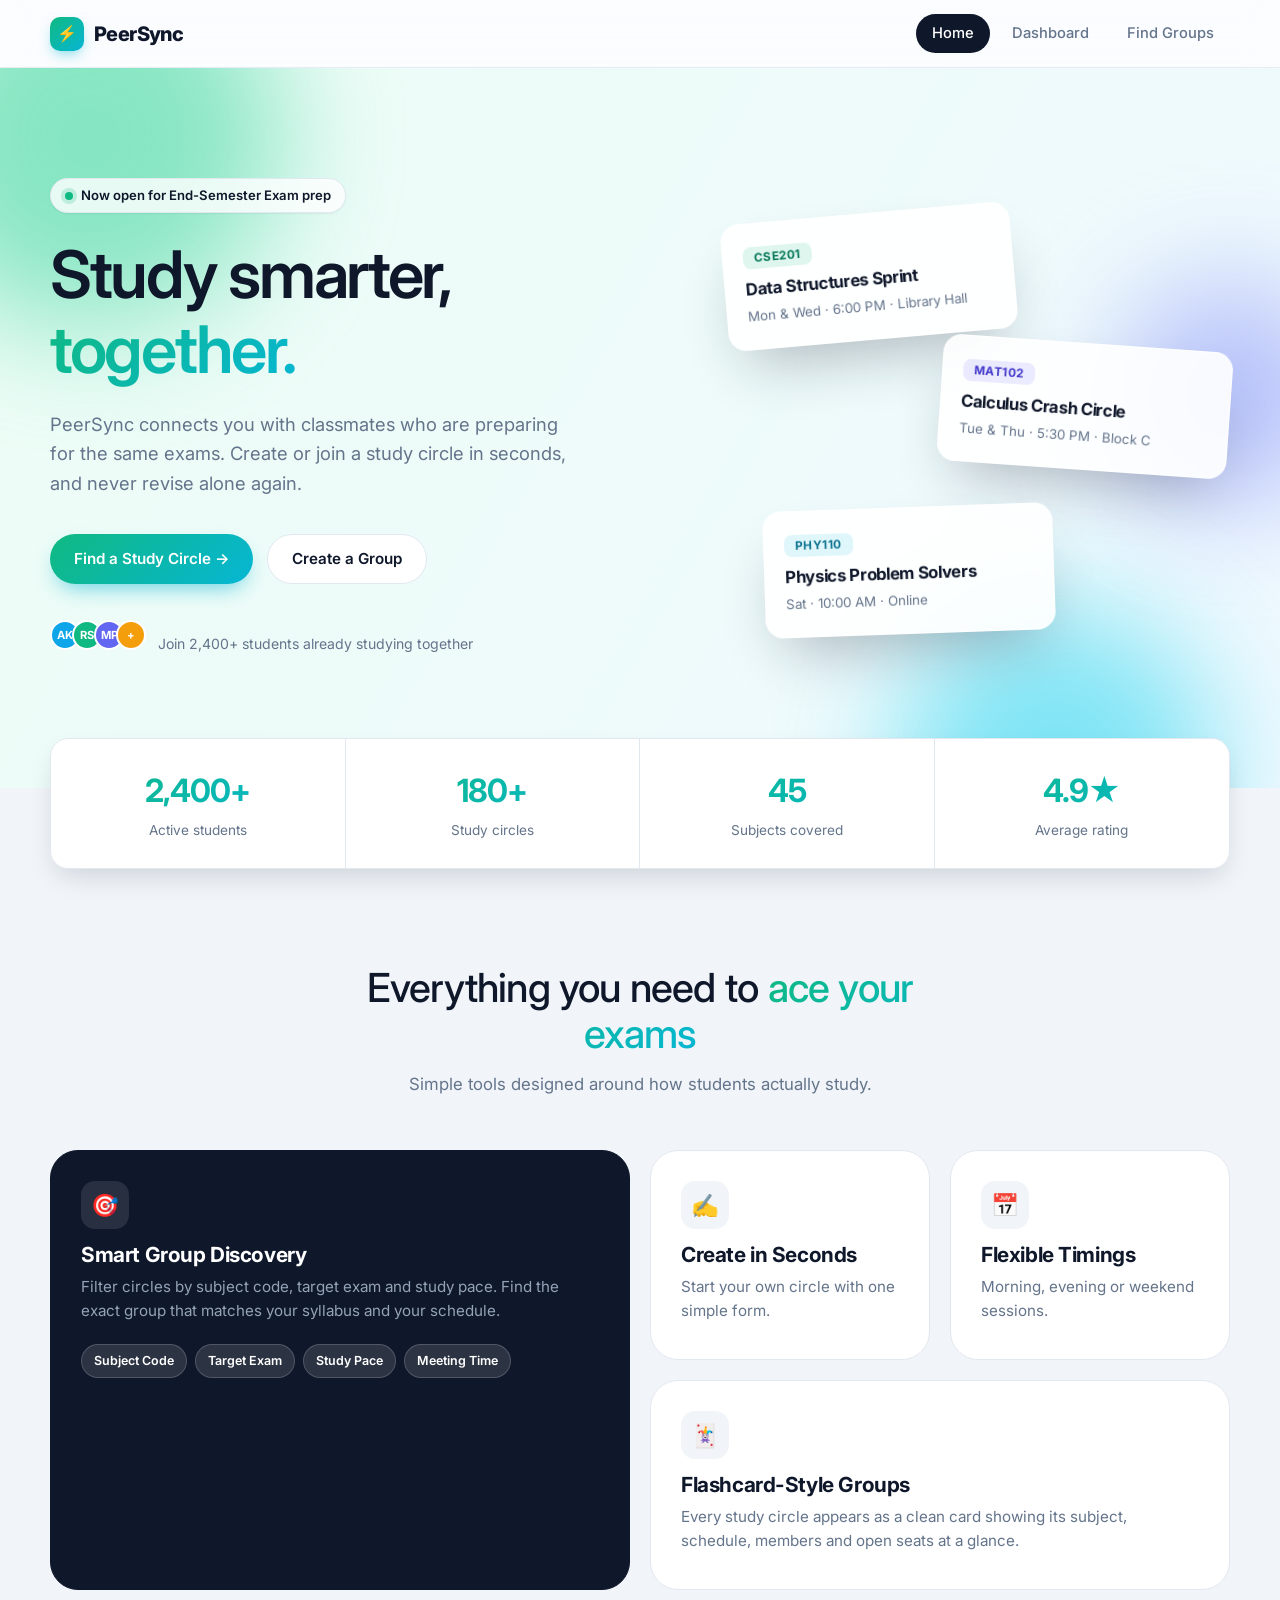
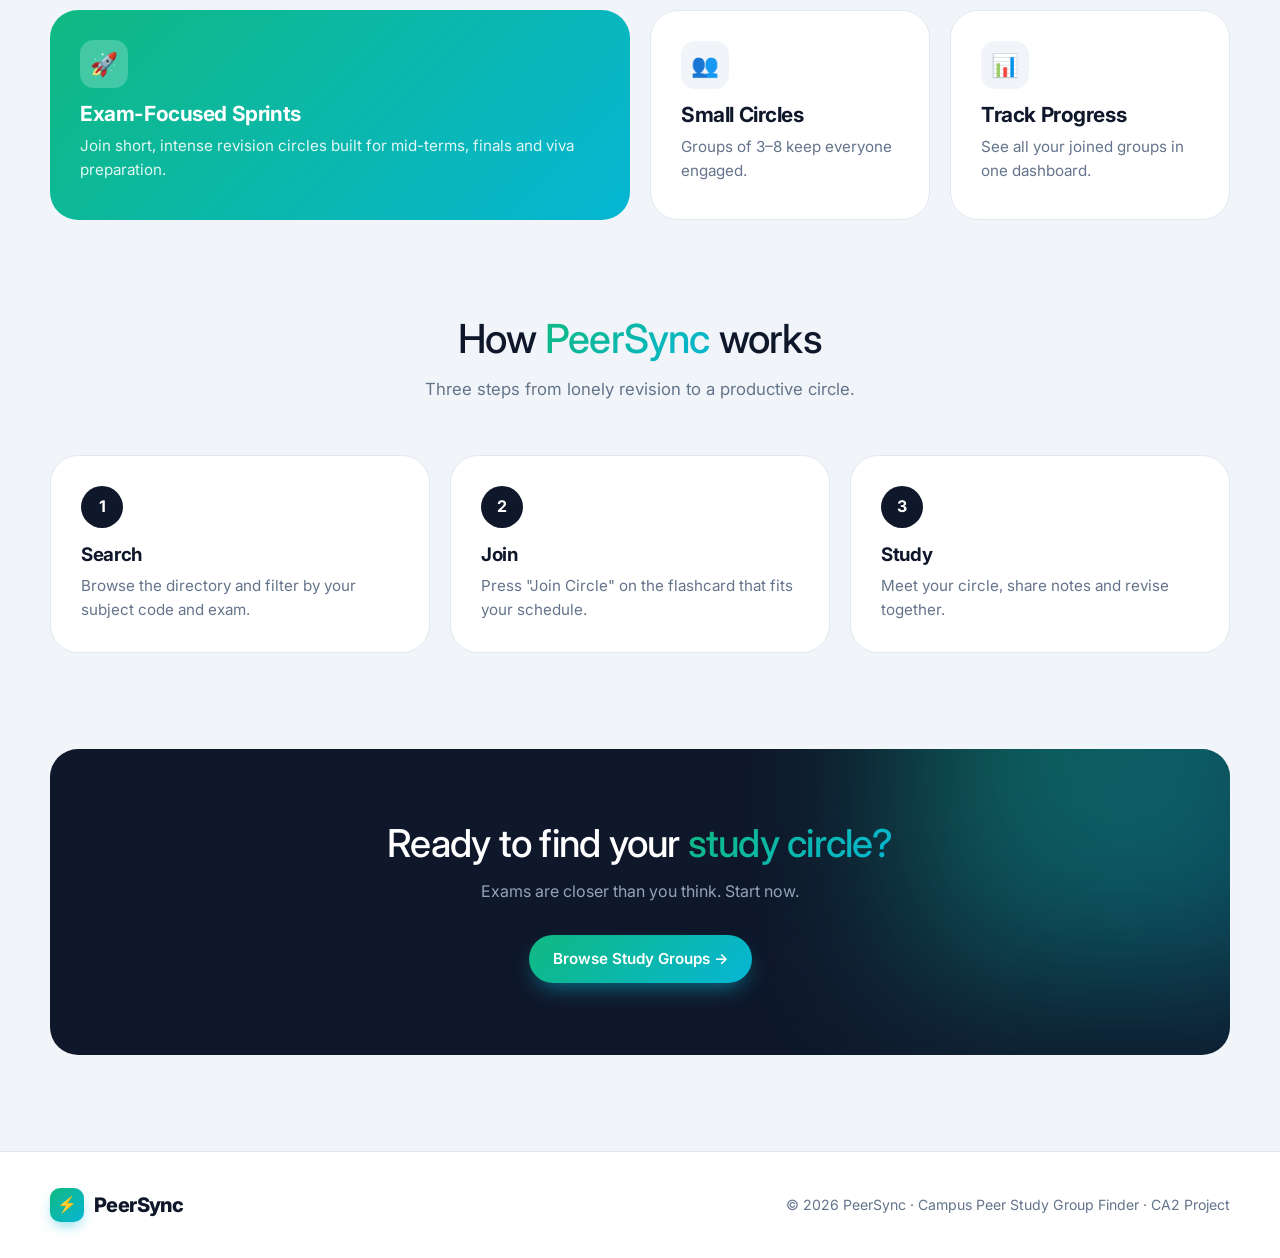
==== index.html @ 5494f2ca "Add files via upload" ====
<!DOCTYPE html>
<html lang="en">
<head>
  <meta charset="UTF-8">
  <meta name="viewport" content="width=device-width, initial-scale=1.0">
  <title>PeerSync | Campus Peer Study Groups &amp; Exam Prep Circles</title>
  <!-- One shared stylesheet for all pages -->
  <link rel="stylesheet" href="style.css">
</head>
<body>

  <!-- ============ NAVIGATION (same on every page) ============ -->
  <!-- class="active" highlights the page you are currently on -->
  <header class="navbar">
    <div class="container">
      <a href="index.html" class="logo">
        <span class="logo-mark">⚡</span><span class="logo-text">PeerSync</span>
      </a>
      <nav class="nav-links">
        <a href="index.html" class="active">Home</a>
        <a href="dashboard.html">Dashboard</a>
        <a href="find-groups.html">Find Groups</a>
      </nav>
    </div>
  </header>

  <main>

    <!-- ============ HERO SECTION ============ -->
    <!-- Animated gradient background + floating blobs + floating flashcards -->
    <section class="hero">
      <!-- Decorative blurred circles (they float using @keyframes) -->
      <div class="blob blob-1"></div>
      <div class="blob blob-2"></div>
      <div class="blob blob-3"></div>

      <div class="container hero-grid">

        <!-- Left side: headline text -->
        <div class="hero-text">
          <span class="eyebrow"><span class="dot"></span> Now open for End-Semester Exam prep</span>
          <h1>Study smarter,<br><span class="gradient-text">together.</span></h1>
          <p class="lead">
            PeerSync connects you with classmates who are preparing for the same exams.
            Create or join a study circle in seconds, and never revise alone again.
          </p>
          <div class="hero-actions">
            <a href="find-groups.html" class="btn btn-primary">Find a Study Circle →</a>
            <a href="dashboard.html" class="btn btn-ghost">Create a Group</a>
          </div>
          <div class="hero-trust">
            <div class="avatars">
              <span class="avatar a1">AK</span><span class="avatar a2">RS</span>
              <span class="avatar a3">MP</span><span class="avatar a4">+</span>
            </div>
            <span>Join 2,400+ students already studying together</span>
          </div>
        </div>

        <!-- Right side: floating example flashcards -->
        <div class="hero-visual">
          <div class="float-card fc-1">
            <span class="tag green">CSE201</span>
            <h4>Data Structures Sprint</h4>
            <small>Mon &amp; Wed · 6:00 PM · Library Hall</small>
          </div>
          <div class="float-card fc-2">
            <span class="tag indigo">MAT102</span>
            <h4>Calculus Crash Circle</h4>
            <small>Tue &amp; Thu · 5:30 PM · Block C</small>
          </div>
          <div class="float-card fc-3">
            <span class="tag">PHY110</span>
            <h4>Physics Problem Solvers</h4>
            <small>Sat · 10:00 AM · Online</small>
          </div>
        </div>

      </div>
    </section>

    <!-- ============ STATS STRIP ============ -->
    <div class="container">
      <div class="stats">
        <div class="stat"><strong class="gradient-text">2,400+</strong><span>Active students</span></div>
        <div class="stat"><strong class="gradient-text">180+</strong><span>Study circles</span></div>
        <div class="stat"><strong class="gradient-text">45</strong><span>Subjects covered</span></div>
        <div class="stat"><strong class="gradient-text">4.9★</strong><span>Average rating</span></div>
      </div>
    </div>

    <!-- ============ FEATURES: BENTO GRID ============ -->
    <!-- .span-2 = tile is 2 columns wide, .row-2 = tile is 2 rows tall -->
    <section class="section">
      <div class="container">
        <div class="section-head">
          <h2>Everything you need to <span class="gradient-text">ace your exams</span></h2>
          <p>Simple tools designed around how students actually study.</p>
        </div>

        <div class="bento">

          <article class="tile tile-dark span-2 row-2">
            <div class="tile-icon">🎯</div>
            <h3>Smart Group Discovery</h3>
            <p>Filter circles by subject code, target exam and study pace. Find the exact group that matches your syllabus and your schedule.</p>
            <div class="pill-row">
              <span class="pill">Subject Code</span>
              <span class="pill">Target Exam</span>
              <span class="pill">Study Pace</span>
              <span class="pill">Meeting Time</span>
            </div>
          </article>

          <article class="tile">
            <div class="tile-icon">✍️</div>
            <h3>Create in Seconds</h3>
            <p>Start your own circle with one simple form.</p>
          </article>

          <article class="tile">
            <div class="tile-icon">📅</div>
            <h3>Flexible Timings</h3>
            <p>Morning, evening or weekend sessions.</p>
          </article>

          <article class="tile span-2">
            <div class="tile-icon">🃏</div>
            <h3>Flashcard-Style Groups</h3>
            <p>Every study circle appears as a clean card showing its subject, schedule, members and open seats at a glance.</p>
          </article>

          <article class="tile tile-gradient span-2">
            <div class="tile-icon">🚀</div>
            <h3>Exam-Focused Sprints</h3>
            <p>Join short, intense revision circles built for mid-terms, finals and viva preparation.</p>
          </article>

          <article class="tile">
            <div class="tile-icon">👥</div>
            <h3>Small Circles</h3>
            <p>Groups of 3–8 keep everyone engaged.</p>
          </article>

          <article class="tile">
            <div class="tile-icon">📊</div>
            <h3>Track Progress</h3>
            <p>See all your joined groups in one dashboard.</p>
          </article>

        </div>
      </div>
    </section>

    <!-- ============ HOW IT WORKS ============ -->
    <section class="section">
      <div class="container">
        <div class="section-head">
          <h2>How <span class="gradient-text">PeerSync</span> works</h2>
          <p>Three steps from lonely revision to a productive circle.</p>
        </div>
        <div class="steps">
          <div class="step"><div class="step-num">1</div><h3>Search</h3><p>Browse the directory and filter by your subject code and exam.</p></div>
          <div class="step"><div class="step-num">2</div><h3>Join</h3><p>Press "Join Circle" on the flashcard that fits your schedule.</p></div>
          <div class="step"><div class="step-num">3</div><h3>Study</h3><p>Meet your circle, share notes and revise together.</p></div>
        </div>

        <!-- Call to action -->
        <div class="cta">
          <h2>Ready to find your <span class="gradient-text">study circle?</span></h2>
          <p>Exams are closer than you think. Start now.</p>
          <a href="find-groups.html" class="btn btn-primary">Browse Study Groups →</a>
        </div>
      </div>
    </section>

  </main>

  <div class="page-end"></div>

  <!-- ============ FOOTER ============ -->
  <footer class="footer">
    <div class="container">
      <a href="index.html" class="logo"><span class="logo-mark">⚡</span><span class="logo-text">PeerSync</span></a>
      <p>© 2026 PeerSync · Campus Peer Study Group Finder · CA2 Project</p>
    </div>
  </footer>

</body>
</html>
---- style.css ----
/* =====================================================================
   PeerSync - style.css
   Pure CSS (no JavaScript, no frameworks).
   Reading order (easy to explain in a viva):
     1. Variables      7. Dashboard / Directory layout
     2. Reset          8. Forms, filters & chips
     3. Navigation     9. Flashcards (study group cards)
     4. Buttons       10. Footer
     5. Hero          11. Animations
     6. Bento grid    12. Responsive rules
   ===================================================================== */


/* Load the Inter font so lighter weights (300-500) actually render */
@import url("https://fonts.googleapis.com/css2?family=Inter:wght@300;400;500;600;700&display=swap");

/* ---------------------------------------------------------------------
   1. VARIABLES - one place to change the whole colour theme
   --------------------------------------------------------------------- */
:root {
  --navy:        #0f172a;   /* Oxford Blue - main dark colour   */
  --navy-soft:   #1e293b;   /* slightly lighter navy            */
  --white:       #ffffff;
  --bg:          #f1f5f9;   /* soft slate page background       */
  --text:        #0f172a;
  --text-muted:  #64748b;
  --border:      #e2e8f0;

  --accent-1:    #10b981;   /* emerald */
  --accent-2:    #06b6d4;   /* cyan    */
  --gradient:    linear-gradient(135deg, var(--accent-1), var(--accent-2));

  --radius-sm:   10px;
  --radius:      18px;
  --radius-lg:   28px;

  --shadow-sm:   0 1px 2px rgba(15, 23, 42, 0.06);
  --shadow-md:   0 12px 28px -8px rgba(15, 23, 42, 0.18);
  --shadow-lg:   0 30px 60px -20px rgba(15, 23, 42, 0.30);

  --nav-height:  68px;
  --max-width:   1180px;
}


/* ---------------------------------------------------------------------
   2. RESET - removes browser default spacing so layouts are predictable
   --------------------------------------------------------------------- */
*,
*::before,
*::after { box-sizing: border-box; margin: 0; padding: 0; }

html { scroll-behavior: smooth; }

body {
  font-family: "Inter", -apple-system, BlinkMacSystemFont, "Segoe UI", Roboto, Helvetica, Arial, sans-serif;
  background: var(--bg);
  color: var(--text);
  line-height: 1.6;
  -webkit-font-smoothing: antialiased;
}

a   { color: inherit; text-decoration: none; }
ul  { list-style: none; }
h1, h2, h3, h4 { line-height: 1.15; letter-spacing: -0.02em; }

/* Reusable centred container */
.container { width: min(100% - 40px, var(--max-width)); margin-inline: auto; }

/* Reusable gradient text (uses background-clip: text) */
.gradient-text {
  background: var(--gradient);
  -webkit-background-clip: text;
          background-clip: text;
  -webkit-text-fill-color: transparent;
          color: transparent;
}


/* ---------------------------------------------------------------------
   3. NAVIGATION - sticky "frosted glass" bar
   --------------------------------------------------------------------- */
.navbar {
  position: sticky;                       /* stays at the top while scrolling */
  top: 0;
  z-index: 100;
  height: var(--nav-height);
  background: rgba(255, 255, 255, 0.72);  /* semi-transparent white           */
  -webkit-backdrop-filter: blur(16px) saturate(180%);
          backdrop-filter: blur(16px) saturate(180%);  /* the frosted glass effect */
  border-bottom: 1px solid rgba(226, 232, 240, 0.8);
}

.navbar .container {
  height: 100%;
  display: flex;
  align-items: center;
  justify-content: space-between;
}

.logo {
  display: flex;
  align-items: center;
  gap: 10px;
  font-weight: 800;
  font-size: 1.25rem;
  letter-spacing: -0.03em;
}
.logo-mark {
  width: 34px; height: 34px;
  display: grid; place-items: center;
  border-radius: 10px;
  background: var(--gradient);
  color: var(--white);
  font-size: 1rem;
  box-shadow: 0 6px 14px -4px rgba(6, 182, 212, 0.55);
}

.nav-links { display: flex; align-items: center; gap: 6px; }
.nav-links a {
  padding: 8px 16px;
  border-radius: 999px;
  font-size: 0.92rem;
  font-weight: 500;
  color: var(--text-muted);
  transition: background 0.2s ease, color 0.2s ease;
}
.nav-links a:hover  { background: rgba(15, 23, 42, 0.06); color: var(--navy); }
.nav-links a.active { background: var(--navy); color: var(--white); }   /* current page */


/* ---------------------------------------------------------------------
   4. BUTTONS
   --------------------------------------------------------------------- */
.btn {
  display: inline-flex;
  align-items: center;
  justify-content: center;
  gap: 8px;
  padding: 12px 24px;
  border: none;
  border-radius: 999px;
  font: inherit;
  font-weight: 600;
  font-size: 0.95rem;
  cursor: pointer;
  transition: transform 0.2s ease, box-shadow 0.2s ease, background 0.2s ease;
}
.btn:active { transform: scale(0.97); }

.btn-primary {
  background: var(--gradient);
  color: var(--white);
  box-shadow: 0 10px 22px -8px rgba(6, 182, 212, 0.65);
}
.btn-primary:hover {
  transform: translateY(-2px);
  box-shadow: 0 16px 30px -8px rgba(6, 182, 212, 0.75);
}

.btn-ghost {
  background: var(--white);
  color: var(--navy);
  border: 1px solid var(--border);
}
.btn-ghost:hover { border-color: var(--navy); transform: translateY(-2px); }

.btn-dark { background: var(--navy); color: var(--white); }
.btn-dark:hover { background: var(--navy-soft); transform: translateY(-2px); }

.btn-block { width: 100%; }
.btn:focus-visible { outline: 3px solid rgba(6, 182, 212, 0.45); outline-offset: 2px; }


/* ---------------------------------------------------------------------
   5. HERO (home page)
   --------------------------------------------------------------------- */
.hero {
  position: relative;
  overflow: hidden;                      /* hides blobs that float outside */
  padding: 110px 0 120px;
  /* soft animated background gradient (moves via @keyframes below) */
  background: linear-gradient(120deg, #ecfdf5, #f0f9ff, #eef2ff, #ecfdf5);
  background-size: 300% 300%;
  animation: gradientShift 14s ease infinite;
}

/* Floating blurred circles - purely decorative */
.blob {
  position: absolute;
  border-radius: 50%;
  filter: blur(60px);
  opacity: 0.55;
  z-index: 0;
  animation: float 9s ease-in-out infinite;
}
.blob-1 { width: 380px; height: 380px; background: #34d399; top: -120px; left: -100px; }
.blob-2 { width: 320px; height: 320px; background: #22d3ee; bottom: -140px; right: 5%;  animation-delay: -3s; }
.blob-3 { width: 220px; height: 220px; background: #818cf8; top: 30%; right: -60px;     animation-delay: -6s; }

.hero-grid {
  position: relative;
  z-index: 1;                            /* sits above the blobs */
  display: grid;
  grid-template-columns: 1.1fr 0.9fr;
  align-items: center;
  gap: 56px;
}

.eyebrow {
  display: inline-flex;
  align-items: center;
  gap: 8px;
  padding: 6px 14px;
  margin-bottom: 24px;
  background: rgba(255, 255, 255, 0.8);
  border: 1px solid var(--border);
  border-radius: 999px;
  font-size: 0.82rem;
  font-weight: 600;
  color: var(--navy);
  box-shadow: var(--shadow-sm);
}
.eyebrow .dot {
  width: 8px; height: 8px;
  border-radius: 50%;
  background: var(--accent-1);
  box-shadow: 0 0 0 4px rgba(16, 185, 129, 0.2);
}

.hero h1 {
  font-size: clamp(2.4rem, 5.4vw, 4.1rem);
  font-weight: 600;
  letter-spacing: -0.035em;
  margin-bottom: 22px;
}
.hero p.lead {
  font-size: 1.15rem;
  color: var(--text-muted);
  max-width: 520px;
  margin-bottom: 36px;
}
.hero-actions { display: flex; flex-wrap: wrap; gap: 14px; }
.hero-trust   { margin-top: 36px; font-size: 0.88rem; color: var(--text-muted); display: flex; align-items: center; gap: 12px; }

/* Hero visual: stack of floating flashcards */
.hero-visual { position: relative; height: 420px; }
.float-card {
  position: absolute;
  width: 290px;
  padding: 20px;
  background: rgba(255, 255, 255, 0.9);
  border: 1px solid var(--white);
  border-radius: var(--radius);
  box-shadow: var(--shadow-lg);
  -webkit-backdrop-filter: blur(10px);
          backdrop-filter: blur(10px);
  animation: float 7s ease-in-out infinite;
}
.float-card h4 { font-size: 1.05rem; margin: 10px 0 4px; }
.float-card small { color: var(--text-muted); }
.float-card.fc-1 { top: 0;     left: 0;    transform: rotate(-5deg); }
.float-card.fc-2 { top: 130px; right: 0;   transform: rotate(4deg);  animation-delay: -2s; }
.float-card.fc-3 { bottom: 0;  left: 40px; transform: rotate(-2deg); animation-delay: -4s; }

/* Stats strip under the hero */
.stats {
  position: relative;
  z-index: 2;
  margin-top: -50px;                     /* pulls the strip up over the hero */
  display: grid;
  grid-template-columns: repeat(4, 1fr);
  background: var(--white);
  border: 1px solid var(--border);
  border-radius: var(--radius);
  box-shadow: var(--shadow-md);
}
.stat { padding: 26px; text-align: center; border-right: 1px solid var(--border); }
.stat:last-child { border-right: none; }
.stat strong { display: block; font-size: 2rem; letter-spacing: -0.03em; }
.stat span   { font-size: 0.85rem; color: var(--text-muted); }

/* Generic section spacing & headings */
.section { padding: 96px 0 0; }
.section-head { text-align: center; max-width: 640px; margin: 0 auto 52px; }
.section-head h2 { font-size: clamp(1.8rem, 3.6vw, 2.5rem); font-weight: 500; margin-bottom: 14px; }
.section-head p  { color: var(--text-muted); font-size: 1.05rem; }


/* ---------------------------------------------------------------------
   6. BENTO GRID (feature section)
   4 equal columns; some tiles "span" 2 columns or 2 rows.
   --------------------------------------------------------------------- */
.bento {
  display: grid;
  grid-template-columns: repeat(4, 1fr);
  grid-auto-rows: minmax(210px, auto);
  gap: 20px;
}
.tile {
  position: relative;
  overflow: hidden;
  padding: 30px;
  background: var(--white);
  border: 1px solid var(--border);
  border-radius: var(--radius-lg);
  transition: transform 0.3s ease, box-shadow 0.3s ease;
}
.tile:hover { transform: translateY(-5px); box-shadow: var(--shadow-md); }
.tile h3 { font-size: 1.3rem; margin: 14px 0 8px; }
.tile p  { color: var(--text-muted); font-size: 0.95rem; }
.tile-icon {
  width: 48px; height: 48px;
  display: grid; place-items: center;
  border-radius: 14px;
  background: var(--bg);
  font-size: 1.4rem;
}

.span-2 { grid-column: span 2; }       /* tile is 2 columns wide */
.row-2  { grid-row: span 2; }          /* tile is 2 rows tall    */

.tile-dark  { background: var(--navy); color: var(--white); border-color: var(--navy); }
.tile-dark p { color: #94a3b8; }
.tile-dark .tile-icon { background: rgba(255, 255, 255, 0.1); }
.tile-gradient { background: var(--gradient); color: var(--white); border: none; }
.tile-gradient p { color: rgba(255, 255, 255, 0.88); }
.tile-gradient .tile-icon { background: rgba(255, 255, 255, 0.22); }

/* Little decorative pills inside tiles */
.pill-row { display: flex; flex-wrap: wrap; gap: 8px; margin-top: 20px; }
.pill {
  padding: 6px 12px;
  border-radius: 999px;
  font-size: 0.78rem;
  font-weight: 600;
  background: rgba(255, 255, 255, 0.12);
  border: 1px solid rgba(255, 255, 255, 0.18);
}
.tile:not(.tile-dark):not(.tile-gradient) .pill { background: var(--bg); border-color: var(--border); color: var(--navy); }

/* "How it works" steps */
.steps { display: grid; grid-template-columns: repeat(3, 1fr); gap: 20px; }
.step  { padding: 30px; background: var(--white); border: 1px solid var(--border); border-radius: var(--radius-lg); }
.step-num {
  display: grid; place-items: center;
  width: 42px; height: 42px;
  margin-bottom: 16px;
  border-radius: 50%;
  background: var(--navy);
  color: var(--white);
  font-weight: 700;
}
.step h3 { margin-bottom: 8px; }
.step p  { color: var(--text-muted); font-size: 0.95rem; }

/* Call-to-action band */
.cta {
  margin-top: 96px;
  padding: 72px 30px;
  text-align: center;
  background: var(--navy);
  color: var(--white);
  border-radius: var(--radius-lg);
  position: relative;
  overflow: hidden;
}
.cta::before {                         /* glowing circle behind the text */
  content: "";
  position: absolute;
  width: 420px; height: 420px;
  top: -200px; right: -100px;
  background: var(--gradient);
  filter: blur(90px);
  opacity: 0.45;
}
.cta > * { position: relative; }
.cta h2 { font-size: clamp(1.7rem, 3.6vw, 2.4rem); font-weight: 500; margin-bottom: 14px; }
.cta p  { color: #94a3b8; margin-bottom: 30px; }


/* ---------------------------------------------------------------------
   7. DASHBOARD / DIRECTORY LAYOUT (2 columns: sidebar + content)
   --------------------------------------------------------------------- */
.page-header { padding: 56px 0 32px; }
.page-header h1 { font-size: clamp(2rem, 4vw, 2.8rem); font-weight: 800; margin-bottom: 8px; }
.page-header p  { color: var(--text-muted); }

.layout {
  display: grid;
  grid-template-columns: 340px 1fr;     /* fixed sidebar + flexible content */
  gap: 28px;
  align-items: start;
  padding-bottom: 80px;
}
.sidebar {
  position: sticky;                     /* sidebar follows you while scrolling */
  top: calc(var(--nav-height) + 24px);
  padding: 26px;
  background: var(--white);
  border: 1px solid var(--border);
  border-radius: var(--radius);
  box-shadow: var(--shadow-sm);
}
.sidebar h2 { font-size: 1.2rem; margin-bottom: 4px; }
.sidebar .sub { color: var(--text-muted); font-size: 0.88rem; margin-bottom: 22px; }

.content-head { display: flex; align-items: center; justify-content: space-between; margin-bottom: 20px; }
.content-head h2 { font-size: 1.3rem; }
.count-badge {
  padding: 4px 12px;
  border-radius: 999px;
  background: var(--white);
  border: 1px solid var(--border);
  font-size: 0.82rem;
  font-weight: 600;
  color: var(--text-muted);
}

/* Mini stat row on dashboard */
.mini-stats { display: grid; grid-template-columns: repeat(3, 1fr); gap: 14px; margin-bottom: 28px; }
.mini-stat  { padding: 18px 20px; background: var(--white); border: 1px solid var(--border); border-radius: var(--radius); }
.mini-stat strong { display: block; font-size: 1.7rem; letter-spacing: -0.03em; }
.mini-stat span   { font-size: 0.82rem; color: var(--text-muted); }

/* Grid that holds the flashcards */
.card-grid { display: grid; grid-template-columns: repeat(2, 1fr); gap: 20px; }


/* ---------------------------------------------------------------------
   8. FORMS, FILTERS & CHIPS
   --------------------------------------------------------------------- */
.field { margin-bottom: 18px; }
.field label.label,
.filter-title {
  display: block;
  margin-bottom: 7px;
  font-size: 0.8rem;
  font-weight: 700;
  letter-spacing: 0.04em;
  text-transform: uppercase;
  color: var(--text-muted);
}

input[type="text"],
input[type="search"],
input[type="number"],
input[type="time"],
select,
textarea {
  width: 100%;
  padding: 12px 14px;
  font: inherit;
  font-size: 0.95rem;
  color: var(--text);
  background: var(--bg);
  border: 1.5px solid transparent;
  border-radius: var(--radius-sm);
  transition: border-color 0.2s ease, background 0.2s ease, box-shadow 0.2s ease;
}
textarea { resize: vertical; min-height: 84px; }

input:hover, select:hover, textarea:hover { border-color: var(--border); }

/* Focus state: white background + glowing accent ring */
input:focus, select:focus, textarea:focus {
  outline: none;
  background: var(--white);
  border-color: var(--accent-2);
  box-shadow: 0 0 0 4px rgba(6, 182, 212, 0.15);
}

.field-row { display: grid; grid-template-columns: 1fr 1fr; gap: 12px; }

/* CSS-only "chips": a hidden radio button + a styled label.
   When the radio is :checked, the label next to it (+) changes style. */
.chips { display: flex; flex-wrap: wrap; gap: 8px; }
.chips input { position: absolute; opacity: 0; pointer-events: none; }
.chips label {
  padding: 8px 14px;
  background: var(--bg);
  border: 1.5px solid transparent;
  border-radius: 999px;
  font-size: 0.85rem;
  font-weight: 500;
  color: var(--text-muted);
  cursor: pointer;
  transition: all 0.2s ease;
}
.chips label:hover { border-color: var(--accent-2); color: var(--navy); }
.chips input:checked + label {
  background: var(--navy);
  color: var(--white);
  box-shadow: 0 6px 14px -6px rgba(15, 23, 42, 0.5);
}
.chips input:focus-visible + label { outline: 3px solid rgba(6, 182, 212, 0.45); outline-offset: 2px; }

.filter-block { padding-bottom: 20px; margin-bottom: 20px; border-bottom: 1px solid var(--border); }
.filter-block:last-of-type { border-bottom: none; }

/* Search bar */
.search-bar { position: relative; margin-bottom: 24px; }
.search-bar input {
  padding: 15px 18px 15px 48px;
  background: var(--white);
  border: 1.5px solid var(--border);
  border-radius: 999px;
  box-shadow: var(--shadow-sm);
}
.search-bar::before {
  content: "🔍";
  position: absolute;
  left: 18px; top: 50%;
  transform: translateY(-50%);
  font-size: 1rem;
}


/* ---------------------------------------------------------------------
   9. FLASHCARDS (study group cards)
   --------------------------------------------------------------------- */
.card {
  display: flex;
  flex-direction: column;
  padding: 24px;
  background: var(--white);
  border: 1px solid var(--border);           /* subtle border */
  border-radius: var(--radius);
  box-shadow: var(--shadow-sm);
  transition: transform 0.3s ease, box-shadow 0.3s ease, border-color 0.3s ease;
}
/* Hover: lift the card up and deepen the shadow */
.card:hover {
  transform: translateY(-6px);
  box-shadow: var(--shadow-md);
  border-color: rgba(6, 182, 212, 0.45);
}

.card-top { display: flex; align-items: center; justify-content: space-between; margin-bottom: 16px; }
.tag {
  padding: 4px 11px;
  border-radius: 8px;
  font-size: 0.74rem;
  font-weight: 700;
  letter-spacing: 0.04em;
  background: rgba(6, 182, 212, 0.12);
  color: #0e7490;
}
.tag.green  { background: rgba(16, 185, 129, 0.13); color: #047857; }
.tag.indigo { background: rgba(99, 102, 241, 0.13); color: #4338ca; }
.tag.amber  { background: rgba(245, 158, 11, 0.15); color: #b45309; }

.status { font-size: 0.78rem; font-weight: 600; color: var(--text-muted); display: flex; align-items: center; gap: 6px; }
.status::before { content: ""; width: 7px; height: 7px; border-radius: 50%; background: var(--accent-1); }
.status.full::before { background: #f43f5e; }

.card h3 { font-size: 1.12rem; margin-bottom: 6px; }
.card .desc { font-size: 0.9rem; color: var(--text-muted); margin-bottom: 16px; }

.meta { display: grid; gap: 7px; margin-bottom: 18px; font-size: 0.85rem; color: var(--text-muted); }
.meta li { display: flex; align-items: center; gap: 8px; }

/* Seats progress bar: the inner bar's width is set inline per card */
.progress { height: 6px; margin-bottom: 8px; background: var(--bg); border-radius: 999px; overflow: hidden; }
.progress span { display: block; height: 100%; background: var(--gradient); border-radius: 999px; }
.seats { font-size: 0.78rem; color: var(--text-muted); margin-bottom: 18px; }

/* Overlapping member avatars */
.avatars { display: flex; margin-bottom: 18px; }
.avatar {
  width: 30px; height: 30px;
  display: grid; place-items: center;
  margin-left: -8px;
  border: 2px solid var(--white);
  border-radius: 50%;
  font-size: 0.7rem;
  font-weight: 700;
  color: var(--white);
}
.avatar:first-child { margin-left: 0; }
.a1 { background: #0ea5e9; } .a2 { background: #10b981; } .a3 { background: #6366f1; } .a4 { background: #f59e0b; }

.card-actions { margin-top: auto; display: flex; gap: 10px; }
.card-actions .btn { flex: 1; padding: 11px 16px; font-size: 0.9rem; }

.btn-join { background: var(--navy); color: var(--white); }
.btn-join:hover {
  background: var(--gradient);
  transform: translateY(-2px);
  box-shadow: 0 12px 22px -8px rgba(6, 182, 212, 0.7);
}
.btn-joined { background: rgba(16, 185, 129, 0.12); color: #047857; }
.btn-joined:hover { background: rgba(16, 185, 129, 0.2); }

.card.is-full { opacity: 0.7; }
.card.is-full .btn-join { background: var(--border); color: var(--text-muted); cursor: not-allowed; box-shadow: none; transform: none; }


/* ---------------------------------------------------------------------
   10. FOOTER
   --------------------------------------------------------------------- */
.footer { padding: 36px 0; border-top: 1px solid var(--border); background: var(--white); }
.footer .container { display: flex; align-items: center; justify-content: space-between; flex-wrap: wrap; gap: 12px; }
.footer p { color: var(--text-muted); font-size: 0.88rem; }
.page-end { padding-bottom: 96px; }


/* ---------------------------------------------------------------------
   11. ANIMATIONS (@keyframes) - used by the hero
   --------------------------------------------------------------------- */
/* Slowly slides the oversized background gradient left/right */
@keyframes gradientShift {
  0%   { background-position: 0% 50%; }
  50%  { background-position: 100% 50%; }
  100% { background-position: 0% 50%; }
}
/* Gentle up-and-down bobbing motion */
@keyframes float {
  0%, 100% { translate: 0 0; }
  50%      { translate: 0 -18px; }
}
/* Respect users who prefer no motion (accessibility) */
@media (prefers-reduced-motion: reduce) {
  *, *::before, *::after { animation: none !important; transition: none !important; }
}


/* ---------------------------------------------------------------------
   12. RESPONSIVE RULES - stack columns on tablets and phones
   --------------------------------------------------------------------- */
@media (max-width: 960px) {
  .hero-grid        { grid-template-columns: 1fr; }
  .hero-visual      { display: none; }
  .bento            { grid-template-columns: repeat(2, 1fr); }
  .row-2            { grid-row: auto; }
  .steps            { grid-template-columns: 1fr; }
  .stats            { grid-template-columns: repeat(2, 1fr); }
  .stat:nth-child(2) { border-right: none; }
  .stat:nth-child(-n+2) { border-bottom: 1px solid var(--border); }
  .layout           { grid-template-columns: 1fr; }
  .sidebar          { position: static; }
}
@media (max-width: 640px) {
  .nav-links a      { padding: 8px 10px; font-size: 0.82rem; }
  .logo span.logo-text { display: none; }
  .bento, .card-grid, .mini-stats { grid-template-columns: 1fr; }
  .span-2           { grid-column: auto; }
  .hero             { padding: 70px 0 90px; }
}
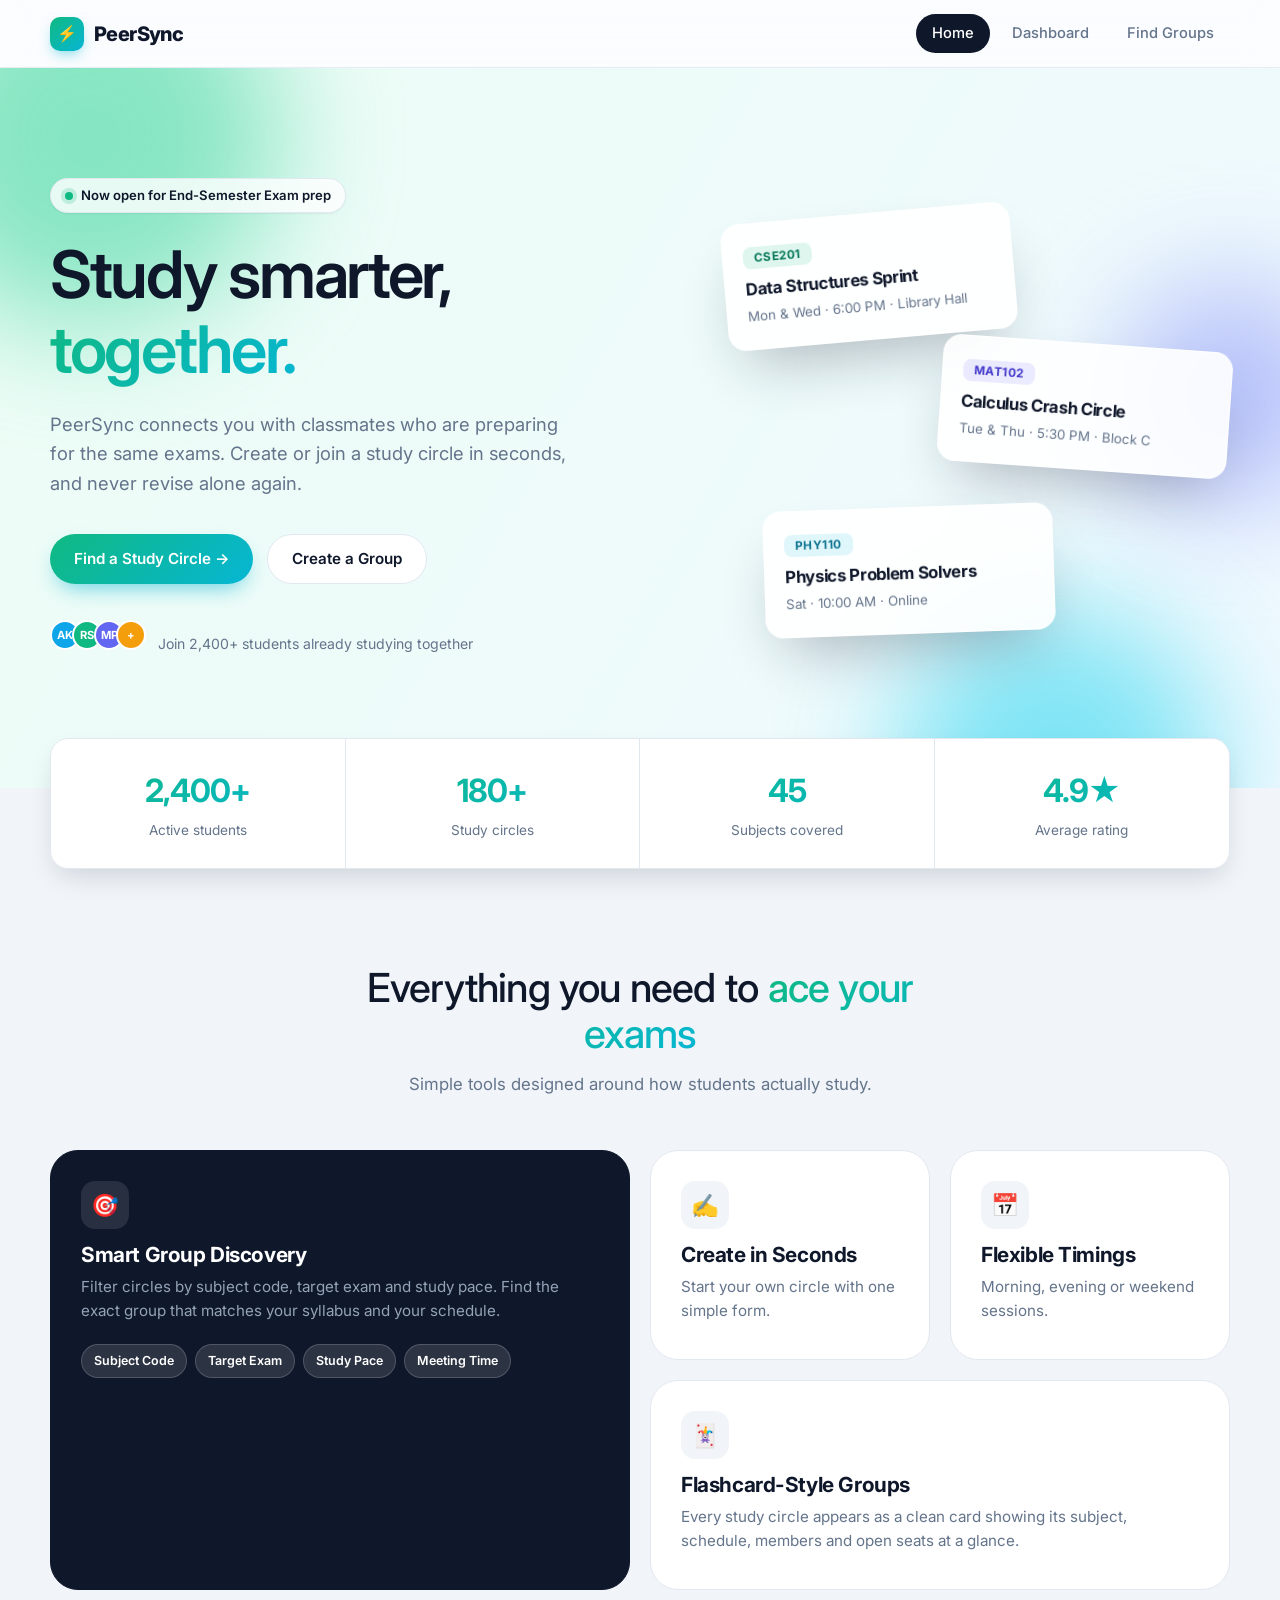
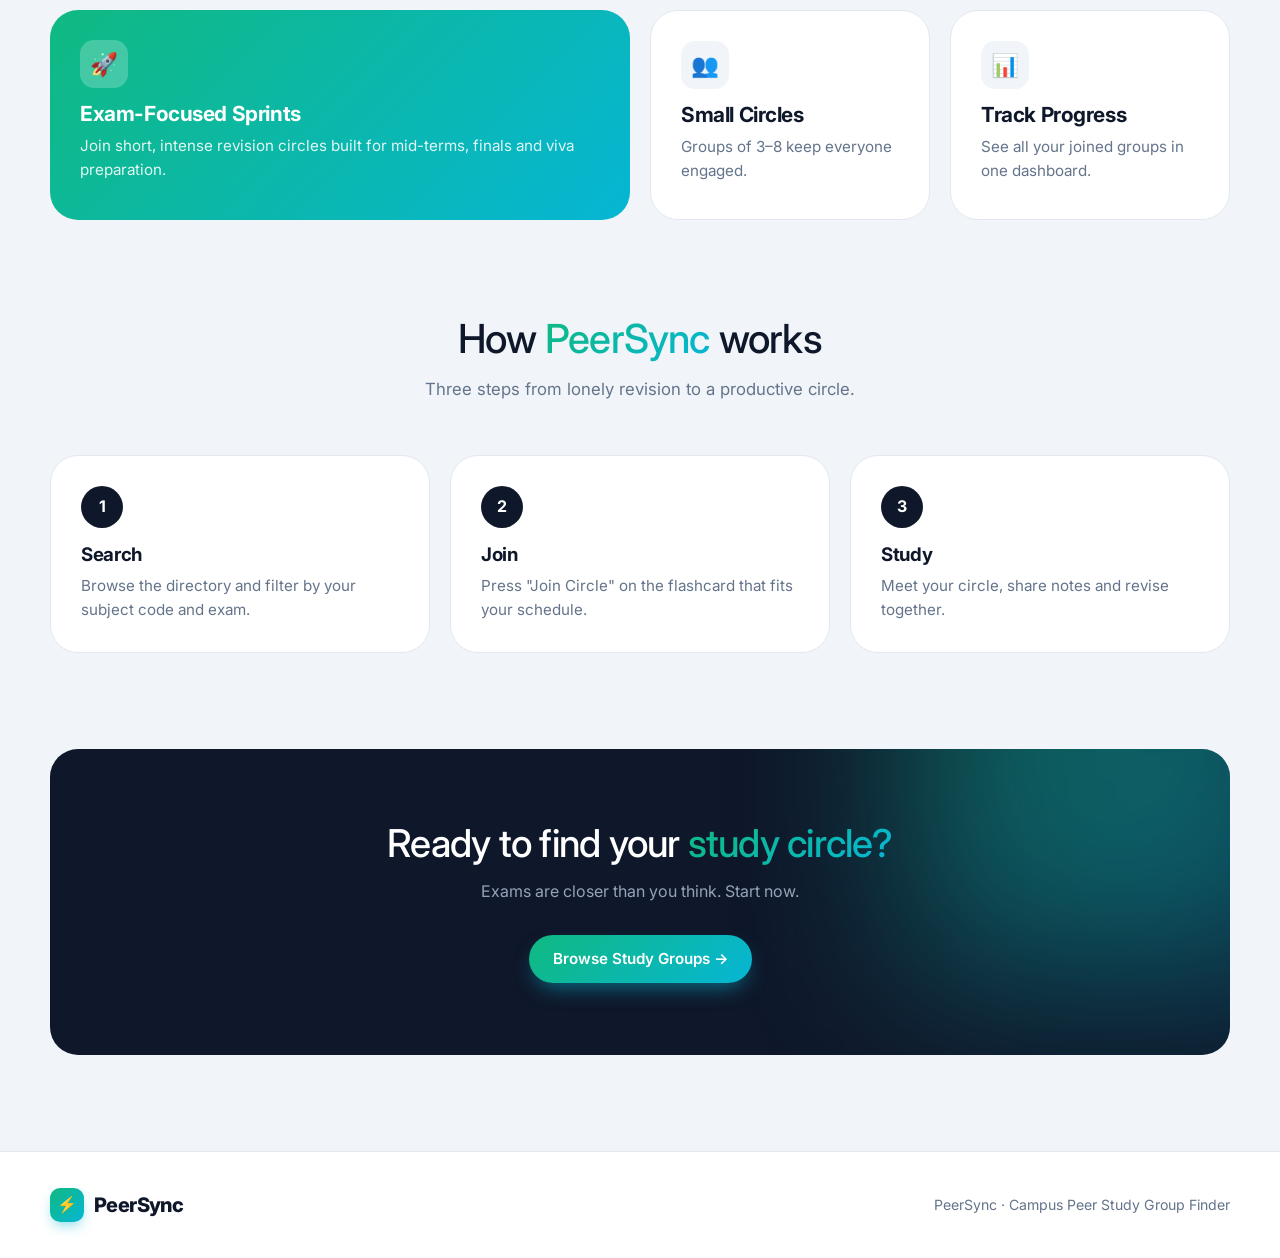
==== commit 4aabc18a: "Update footer text in index.html Removed the copyright year from the footer." ====
--- a/index.html
+++ b/index.html
@@ -4,13 +4,12 @@
   <meta charset="UTF-8">
   <meta name="viewport" content="width=device-width, initial-scale=1.0">
   <title>PeerSync | Campus Peer Study Groups &amp; Exam Prep Circles</title>
-  <!-- One shared stylesheet for all pages -->
+  
   <link rel="stylesheet" href="style.css">
 </head>
 <body>
 
-  <!-- ============ NAVIGATION (same on every page) ============ -->
-  <!-- class="active" highlights the page you are currently on -->
+  
   <header class="navbar">
     <div class="container">
       <a href="index.html" class="logo">
@@ -26,17 +25,15 @@
 
   <main>
 
-    <!-- ============ HERO SECTION ============ -->
-    <!-- Animated gradient background + floating blobs + floating flashcards -->
+    
     <section class="hero">
-      <!-- Decorative blurred circles (they float using @keyframes) -->
       <div class="blob blob-1"></div>
       <div class="blob blob-2"></div>
       <div class="blob blob-3"></div>
 
       <div class="container hero-grid">
 
-        <!-- Left side: headline text -->
+        
         <div class="hero-text">
           <span class="eyebrow"><span class="dot"></span> Now open for End-Semester Exam prep</span>
           <h1>Study smarter,<br><span class="gradient-text">together.</span></h1>
@@ -57,7 +54,7 @@
           </div>
         </div>
 
-        <!-- Right side: floating example flashcards -->
+      
         <div class="hero-visual">
           <div class="float-card fc-1">
             <span class="tag green">CSE201</span>
@@ -79,7 +76,7 @@
       </div>
     </section>
 
-    <!-- ============ STATS STRIP ============ -->
+    
     <div class="container">
       <div class="stats">
         <div class="stat"><strong class="gradient-text">2,400+</strong><span>Active students</span></div>
@@ -89,8 +86,6 @@
       </div>
     </div>
 
-    <!-- ============ FEATURES: BENTO GRID ============ -->
-    <!-- .span-2 = tile is 2 columns wide, .row-2 = tile is 2 rows tall -->
     <section class="section">
       <div class="container">
         <div class="section-head">
@@ -152,7 +147,6 @@
       </div>
     </section>
 
-    <!-- ============ HOW IT WORKS ============ -->
     <section class="section">
       <div class="container">
         <div class="section-head">
@@ -165,7 +159,6 @@
           <div class="step"><div class="step-num">3</div><h3>Study</h3><p>Meet your circle, share notes and revise together.</p></div>
         </div>
 
-        <!-- Call to action -->
         <div class="cta">
           <h2>Ready to find your <span class="gradient-text">study circle?</span></h2>
           <p>Exams are closer than you think. Start now.</p>
@@ -178,11 +171,10 @@
 
   <div class="page-end"></div>
 
-  <!-- ============ FOOTER ============ -->
   <footer class="footer">
     <div class="container">
       <a href="index.html" class="logo"><span class="logo-mark">⚡</span><span class="logo-text">PeerSync</span></a>
-      <p>© 2026 PeerSync · Campus Peer Study Group Finder · CA2 Project</p>
+      <p>PeerSync · Campus Peer Study Group Finder</p>
     </div>
   </footer>
 
--- a/style.css
+++ b/style.css
@@ -1,33 +1,18 @@
-/* =====================================================================
-   PeerSync - style.css
-   Pure CSS (no JavaScript, no frameworks).
-   Reading order (easy to explain in a viva):
-     1. Variables      7. Dashboard / Directory layout
-     2. Reset          8. Forms, filters & chips
-     3. Navigation     9. Flashcards (study group cards)
-     4. Buttons       10. Footer
-     5. Hero          11. Animations
-     6. Bento grid    12. Responsive rules
-   ===================================================================== */
-
-
-/* Load the Inter font so lighter weights (300-500) actually render */
+
 @import url("https://fonts.googleapis.com/css2?family=Inter:wght@300;400;500;600;700&display=swap");
 
-/* ---------------------------------------------------------------------
-   1. VARIABLES - one place to change the whole colour theme
-   --------------------------------------------------------------------- */
+
 :root {
-  --navy:        #0f172a;   /* Oxford Blue - main dark colour   */
-  --navy-soft:   #1e293b;   /* slightly lighter navy            */
+  --navy:        #0f172a;  
+  --navy-soft:   #1e293b;   
   --white:       #ffffff;
-  --bg:          #f1f5f9;   /* soft slate page background       */
+  --bg:          #f1f5f9;   
   --text:        #0f172a;
   --text-muted:  #64748b;
   --border:      #e2e8f0;
 
-  --accent-1:    #10b981;   /* emerald */
-  --accent-2:    #06b6d4;   /* cyan    */
+  --accent-1:    #10b981;   
+  --accent-2:    #06b6d4;  
   --gradient:    linear-gradient(135deg, var(--accent-1), var(--accent-2));
 
   --radius-sm:   10px;
@@ -43,9 +28,7 @@
 }
 
 
-/* ---------------------------------------------------------------------
-   2. RESET - removes browser default spacing so layouts are predictable
-   --------------------------------------------------------------------- */
+
 *,
 *::before,
 *::after { box-sizing: border-box; margin: 0; padding: 0; }
@@ -64,10 +47,10 @@
 ul  { list-style: none; }
 h1, h2, h3, h4 { line-height: 1.15; letter-spacing: -0.02em; }
 
-/* Reusable centred container */
+
 .container { width: min(100% - 40px, var(--max-width)); margin-inline: auto; }
 
-/* Reusable gradient text (uses background-clip: text) */
+
 .gradient-text {
   background: var(--gradient);
   -webkit-background-clip: text;
@@ -77,17 +60,15 @@
 }
 
 
-/* ---------------------------------------------------------------------
-   3. NAVIGATION - sticky "frosted glass" bar
-   --------------------------------------------------------------------- */
+
 .navbar {
-  position: sticky;                       /* stays at the top while scrolling */
+  position: sticky;                   
   top: 0;
   z-index: 100;
   height: var(--nav-height);
-  background: rgba(255, 255, 255, 0.72);  /* semi-transparent white           */
+  background: rgba(255, 255, 255, 0.72);  
   -webkit-backdrop-filter: blur(16px) saturate(180%);
-          backdrop-filter: blur(16px) saturate(180%);  /* the frosted glass effect */
+          backdrop-filter: blur(16px) saturate(180%);  
   border-bottom: 1px solid rgba(226, 232, 240, 0.8);
 }
 
@@ -129,9 +110,7 @@
 .nav-links a.active { background: var(--navy); color: var(--white); }   /* current page */
 
 
-/* ---------------------------------------------------------------------
-   4. BUTTONS
-   --------------------------------------------------------------------- */
+
 .btn {
   display: inline-flex;
   align-items: center;
@@ -172,20 +151,18 @@
 .btn:focus-visible { outline: 3px solid rgba(6, 182, 212, 0.45); outline-offset: 2px; }
 
 
-/* ---------------------------------------------------------------------
-   5. HERO (home page)
-   --------------------------------------------------------------------- */
+
 .hero {
   position: relative;
-  overflow: hidden;                      /* hides blobs that float outside */
+  overflow: hidden;                    
   padding: 110px 0 120px;
-  /* soft animated background gradient (moves via @keyframes below) */
+ 
   background: linear-gradient(120deg, #ecfdf5, #f0f9ff, #eef2ff, #ecfdf5);
   background-size: 300% 300%;
   animation: gradientShift 14s ease infinite;
 }
 
-/* Floating blurred circles - purely decorative */
+
 .blob {
   position: absolute;
   border-radius: 50%;
@@ -200,7 +177,7 @@
 
 .hero-grid {
   position: relative;
-  z-index: 1;                            /* sits above the blobs */
+  z-index: 1;                           
   display: grid;
   grid-template-columns: 1.1fr 0.9fr;
   align-items: center;
@@ -243,7 +220,7 @@
 .hero-actions { display: flex; flex-wrap: wrap; gap: 14px; }
 .hero-trust   { margin-top: 36px; font-size: 0.88rem; color: var(--text-muted); display: flex; align-items: center; gap: 12px; }
 
-/* Hero visual: stack of floating flashcards */
+
 .hero-visual { position: relative; height: 420px; }
 .float-card {
   position: absolute;
@@ -263,11 +240,11 @@
 .float-card.fc-2 { top: 130px; right: 0;   transform: rotate(4deg);  animation-delay: -2s; }
 .float-card.fc-3 { bottom: 0;  left: 40px; transform: rotate(-2deg); animation-delay: -4s; }
 
-/* Stats strip under the hero */
+
 .stats {
   position: relative;
   z-index: 2;
-  margin-top: -50px;                     /* pulls the strip up over the hero */
+  margin-top: -50px;                     
   display: grid;
   grid-template-columns: repeat(4, 1fr);
   background: var(--white);
@@ -280,17 +257,14 @@
 .stat strong { display: block; font-size: 2rem; letter-spacing: -0.03em; }
 .stat span   { font-size: 0.85rem; color: var(--text-muted); }
 
-/* Generic section spacing & headings */
+
 .section { padding: 96px 0 0; }
 .section-head { text-align: center; max-width: 640px; margin: 0 auto 52px; }
 .section-head h2 { font-size: clamp(1.8rem, 3.6vw, 2.5rem); font-weight: 500; margin-bottom: 14px; }
 .section-head p  { color: var(--text-muted); font-size: 1.05rem; }
 
 
-/* ---------------------------------------------------------------------
-   6. BENTO GRID (feature section)
-   4 equal columns; some tiles "span" 2 columns or 2 rows.
-   --------------------------------------------------------------------- */
+
 .bento {
   display: grid;
   grid-template-columns: repeat(4, 1fr);
@@ -317,8 +291,8 @@
   font-size: 1.4rem;
 }
 
-.span-2 { grid-column: span 2; }       /* tile is 2 columns wide */
-.row-2  { grid-row: span 2; }          /* tile is 2 rows tall    */
+.span-2 { grid-column: span 2; }       
+.row-2  { grid-row: span 2; }          
 
 .tile-dark  { background: var(--navy); color: var(--white); border-color: var(--navy); }
 .tile-dark p { color: #94a3b8; }
@@ -327,7 +301,7 @@
 .tile-gradient p { color: rgba(255, 255, 255, 0.88); }
 .tile-gradient .tile-icon { background: rgba(255, 255, 255, 0.22); }
 
-/* Little decorative pills inside tiles */
+
 .pill-row { display: flex; flex-wrap: wrap; gap: 8px; margin-top: 20px; }
 .pill {
   padding: 6px 12px;
@@ -339,7 +313,7 @@
 }
 .tile:not(.tile-dark):not(.tile-gradient) .pill { background: var(--bg); border-color: var(--border); color: var(--navy); }
 
-/* "How it works" steps */
+
 .steps { display: grid; grid-template-columns: repeat(3, 1fr); gap: 20px; }
 .step  { padding: 30px; background: var(--white); border: 1px solid var(--border); border-radius: var(--radius-lg); }
 .step-num {
@@ -354,7 +328,7 @@
 .step h3 { margin-bottom: 8px; }
 .step p  { color: var(--text-muted); font-size: 0.95rem; }
 
-/* Call-to-action band */
+
 .cta {
   margin-top: 96px;
   padding: 72px 30px;
@@ -365,7 +339,7 @@
   position: relative;
   overflow: hidden;
 }
-.cta::before {                         /* glowing circle behind the text */
+.cta::before {                        
   content: "";
   position: absolute;
   width: 420px; height: 420px;
@@ -379,22 +353,20 @@
 .cta p  { color: #94a3b8; margin-bottom: 30px; }
 
 
-/* ---------------------------------------------------------------------
-   7. DASHBOARD / DIRECTORY LAYOUT (2 columns: sidebar + content)
-   --------------------------------------------------------------------- */
+
 .page-header { padding: 56px 0 32px; }
 .page-header h1 { font-size: clamp(2rem, 4vw, 2.8rem); font-weight: 800; margin-bottom: 8px; }
 .page-header p  { color: var(--text-muted); }
 
 .layout {
   display: grid;
-  grid-template-columns: 340px 1fr;     /* fixed sidebar + flexible content */
+  grid-template-columns: 340px 1fr;    
   gap: 28px;
   align-items: start;
   padding-bottom: 80px;
 }
 .sidebar {
-  position: sticky;                     /* sidebar follows you while scrolling */
+  position: sticky;                    
   top: calc(var(--nav-height) + 24px);
   padding: 26px;
   background: var(--white);
@@ -417,19 +389,17 @@
   color: var(--text-muted);
 }
 
-/* Mini stat row on dashboard */
+
 .mini-stats { display: grid; grid-template-columns: repeat(3, 1fr); gap: 14px; margin-bottom: 28px; }
 .mini-stat  { padding: 18px 20px; background: var(--white); border: 1px solid var(--border); border-radius: var(--radius); }
 .mini-stat strong { display: block; font-size: 1.7rem; letter-spacing: -0.03em; }
 .mini-stat span   { font-size: 0.82rem; color: var(--text-muted); }
 
-/* Grid that holds the flashcards */
+
 .card-grid { display: grid; grid-template-columns: repeat(2, 1fr); gap: 20px; }
 
 
-/* ---------------------------------------------------------------------
-   8. FORMS, FILTERS & CHIPS
-   --------------------------------------------------------------------- */
+
 .field { margin-bottom: 18px; }
 .field label.label,
 .filter-title {
@@ -462,7 +432,7 @@
 
 input:hover, select:hover, textarea:hover { border-color: var(--border); }
 
-/* Focus state: white background + glowing accent ring */
+
 input:focus, select:focus, textarea:focus {
   outline: none;
   background: var(--white);
@@ -472,8 +442,7 @@
 
 .field-row { display: grid; grid-template-columns: 1fr 1fr; gap: 12px; }
 
-/* CSS-only "chips": a hidden radio button + a styled label.
-   When the radio is :checked, the label next to it (+) changes style. */
+
 .chips { display: flex; flex-wrap: wrap; gap: 8px; }
 .chips input { position: absolute; opacity: 0; pointer-events: none; }
 .chips label {
@@ -498,7 +467,7 @@
 .filter-block { padding-bottom: 20px; margin-bottom: 20px; border-bottom: 1px solid var(--border); }
 .filter-block:last-of-type { border-bottom: none; }
 
-/* Search bar */
+
 .search-bar { position: relative; margin-bottom: 24px; }
 .search-bar input {
   padding: 15px 18px 15px 48px;
@@ -516,20 +485,18 @@
 }
 
 
-/* ---------------------------------------------------------------------
-   9. FLASHCARDS (study group cards)
-   --------------------------------------------------------------------- */
+
 .card {
   display: flex;
   flex-direction: column;
   padding: 24px;
   background: var(--white);
-  border: 1px solid var(--border);           /* subtle border */
+  border: 1px solid var(--border);           
   border-radius: var(--radius);
   box-shadow: var(--shadow-sm);
   transition: transform 0.3s ease, box-shadow 0.3s ease, border-color 0.3s ease;
 }
-/* Hover: lift the card up and deepen the shadow */
+
 .card:hover {
   transform: translateY(-6px);
   box-shadow: var(--shadow-md);
@@ -560,12 +527,12 @@
 .meta { display: grid; gap: 7px; margin-bottom: 18px; font-size: 0.85rem; color: var(--text-muted); }
 .meta li { display: flex; align-items: center; gap: 8px; }
 
-/* Seats progress bar: the inner bar's width is set inline per card */
+
 .progress { height: 6px; margin-bottom: 8px; background: var(--bg); border-radius: 999px; overflow: hidden; }
 .progress span { display: block; height: 100%; background: var(--gradient); border-radius: 999px; }
 .seats { font-size: 0.78rem; color: var(--text-muted); margin-bottom: 18px; }
 
-/* Overlapping member avatars */
+
 .avatars { display: flex; margin-bottom: 18px; }
 .avatar {
   width: 30px; height: 30px;
@@ -596,38 +563,31 @@
 .card.is-full .btn-join { background: var(--border); color: var(--text-muted); cursor: not-allowed; box-shadow: none; transform: none; }
 
 
-/* ---------------------------------------------------------------------
-   10. FOOTER
-   --------------------------------------------------------------------- */
+
 .footer { padding: 36px 0; border-top: 1px solid var(--border); background: var(--white); }
 .footer .container { display: flex; align-items: center; justify-content: space-between; flex-wrap: wrap; gap: 12px; }
 .footer p { color: var(--text-muted); font-size: 0.88rem; }
 .page-end { padding-bottom: 96px; }
 
 
-/* ---------------------------------------------------------------------
-   11. ANIMATIONS (@keyframes) - used by the hero
-   --------------------------------------------------------------------- */
-/* Slowly slides the oversized background gradient left/right */
+
 @keyframes gradientShift {
   0%   { background-position: 0% 50%; }
   50%  { background-position: 100% 50%; }
   100% { background-position: 0% 50%; }
 }
-/* Gentle up-and-down bobbing motion */
+
 @keyframes float {
   0%, 100% { translate: 0 0; }
   50%      { translate: 0 -18px; }
 }
-/* Respect users who prefer no motion (accessibility) */
+
 @media (prefers-reduced-motion: reduce) {
   *, *::before, *::after { animation: none !important; transition: none !important; }
 }
 
 
-/* ---------------------------------------------------------------------
-   12. RESPONSIVE RULES - stack columns on tablets and phones
-   --------------------------------------------------------------------- */
+
 @media (max-width: 960px) {
   .hero-grid        { grid-template-columns: 1fr; }
   .hero-visual      { display: none; }
